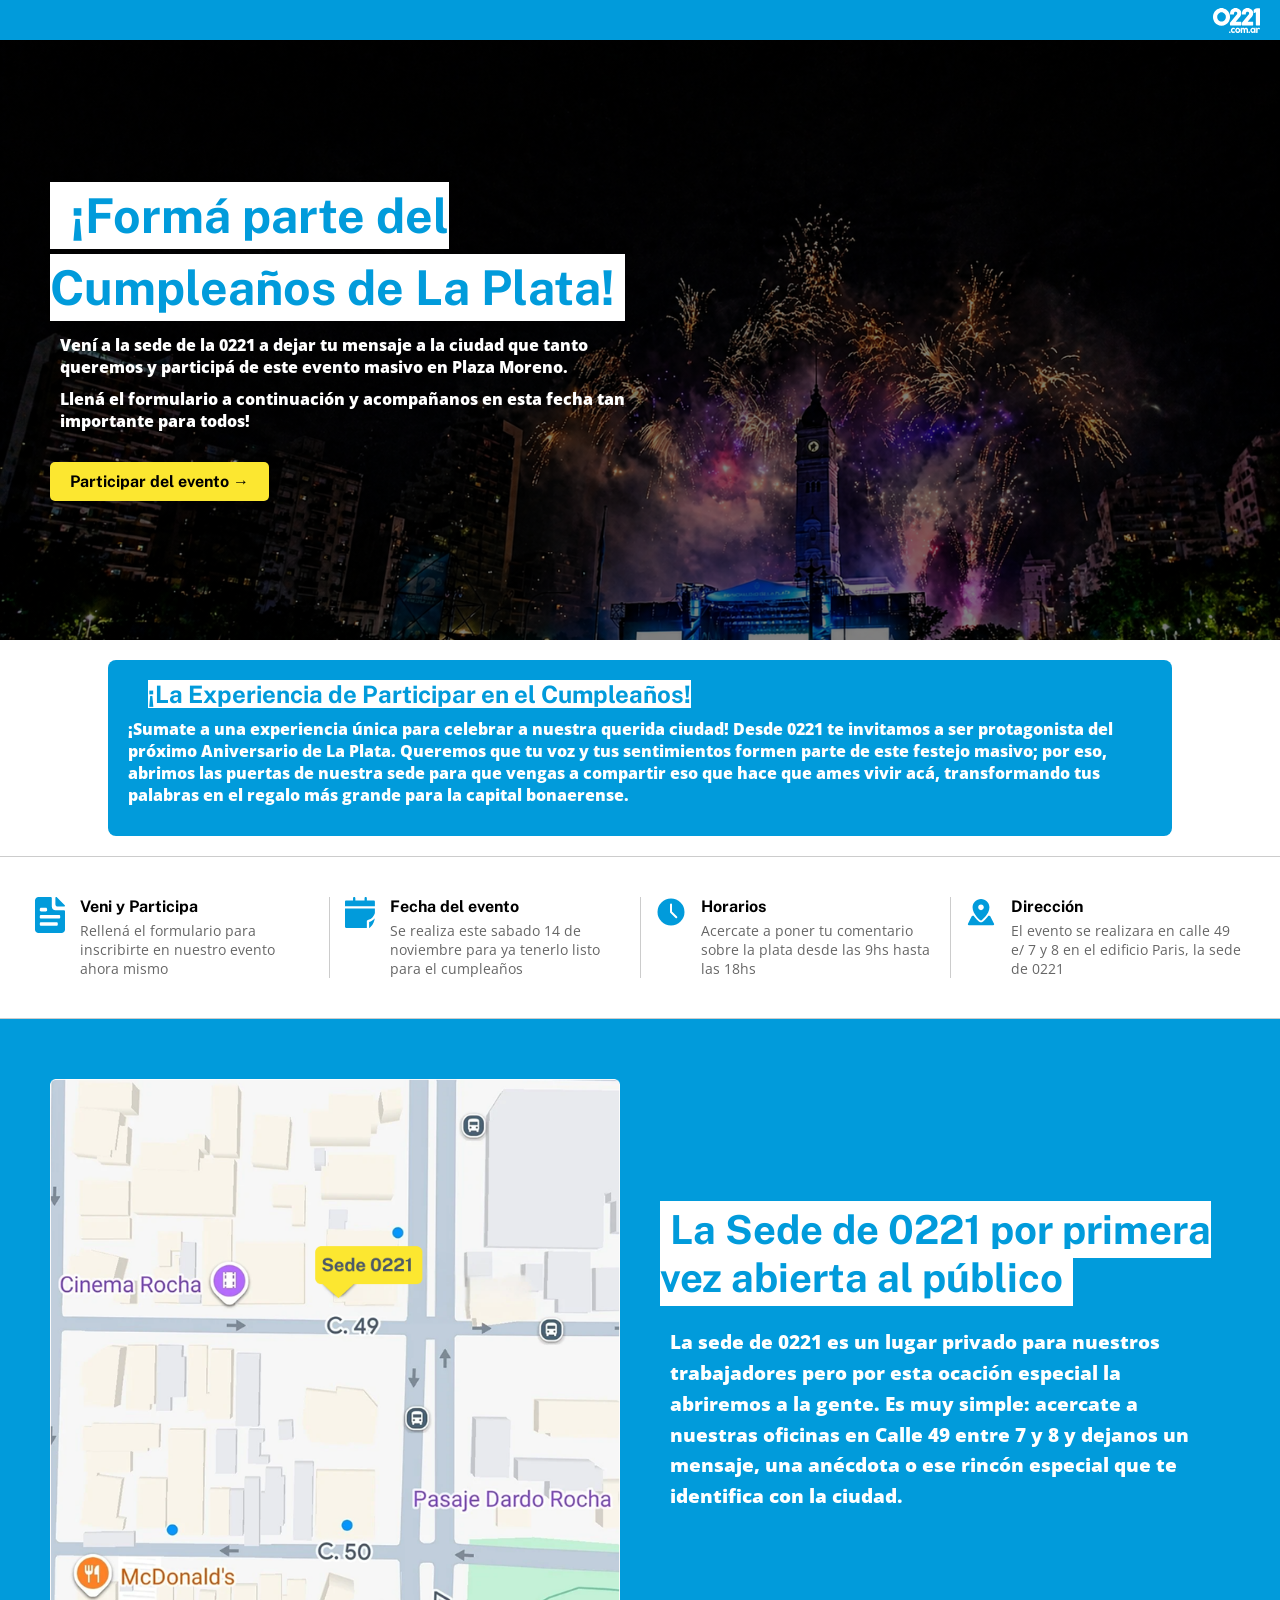
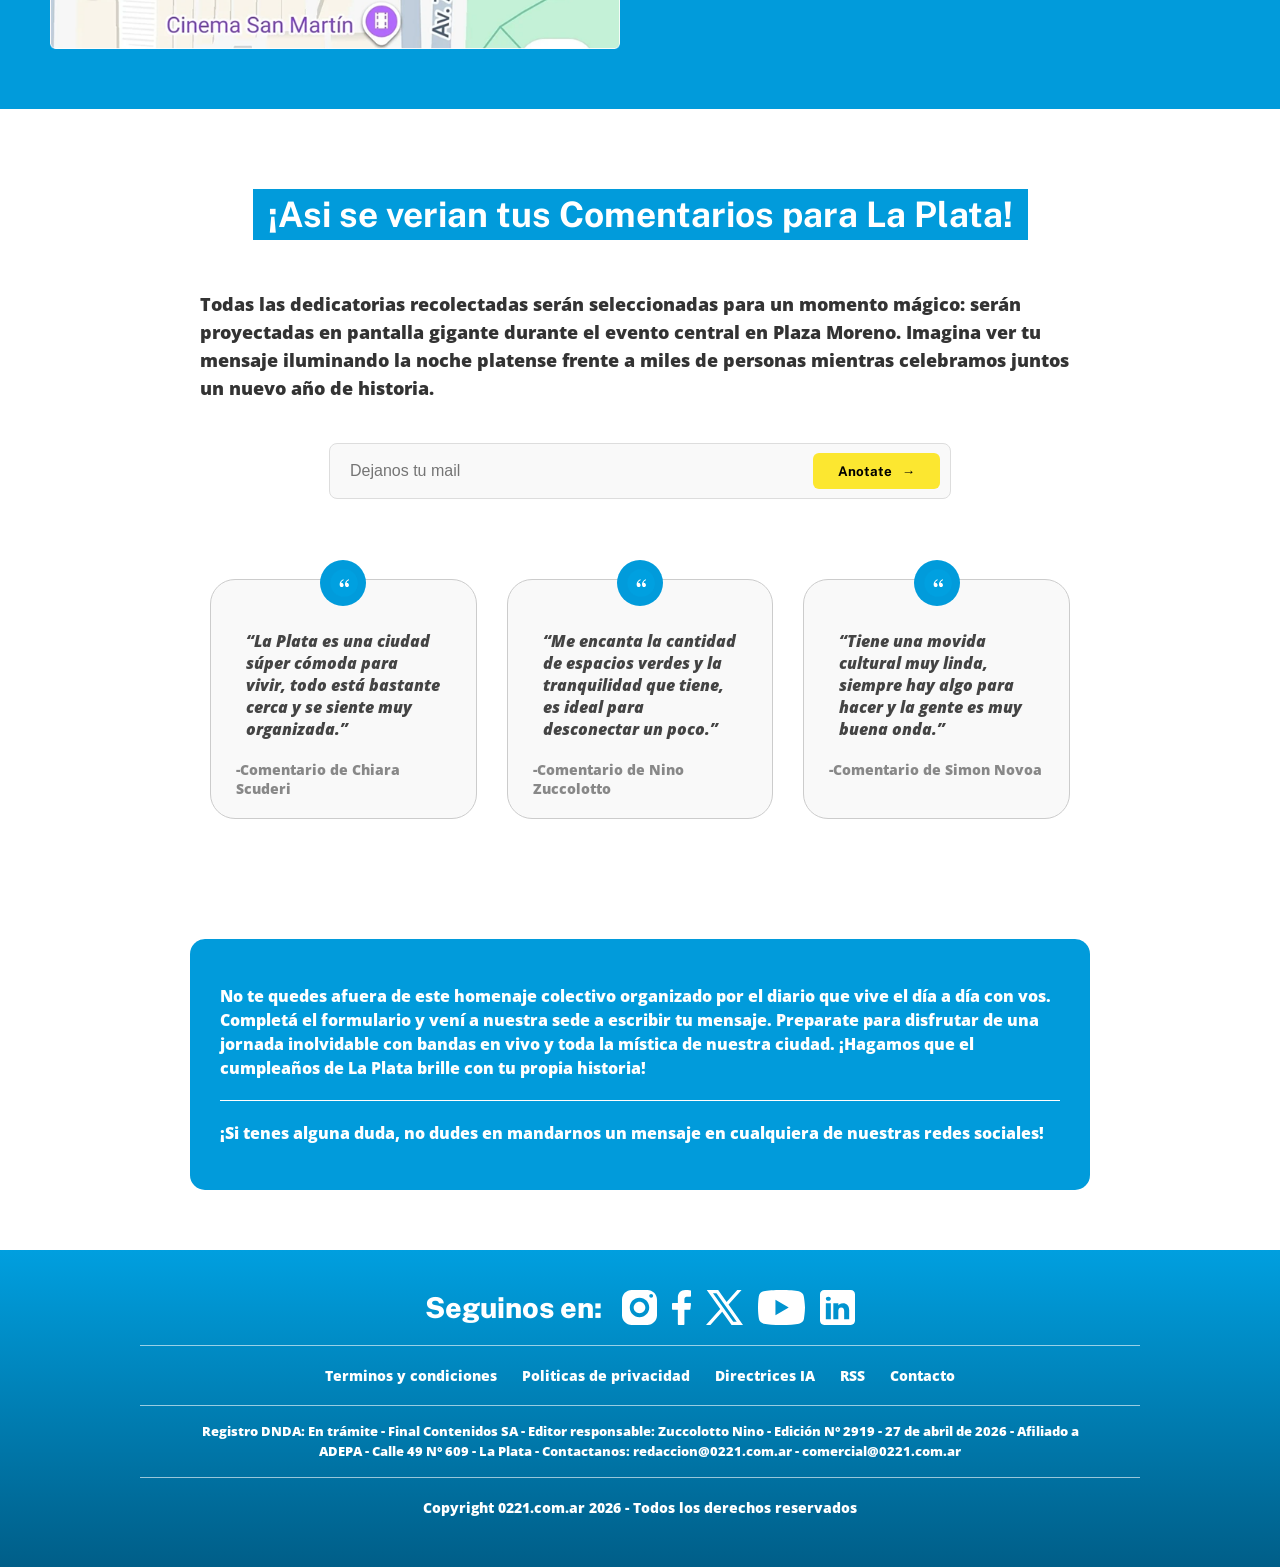
==== html0211/index.html @ 7fa6bba1 "Add files via upload" ====
<html>
    <head>
        <title>Mi pagina para 0211</title>
        <link href="https://fonts.googleapis.com/css2?family=Open+Sans:wght@400;600&family=Public+Sans:wght@700;800&display=swap" rel="stylesheet">
        <link rel="stylesheet" href="editor.css">
    </head>
    <body>
        <div class="top-bar">
            <img src="data/0221.svg" alt="Logo 0221" class="logo-top">
        </div>
        <header>
            <div class="hero-image">
                <div class="hero-text">
                    <h1>­­ ¡Formá parte del Cumpleaños de La Plata! </h1>
                    <p>Vení a la sede de la 0221 a dejar tu mensaje a la ciudad que tanto queremos y participá de este evento masivo en Plaza Moreno.</p>
                    
                    <p>Llená el formulario a continuación y acompañanos en esta fecha tan importante para todos!</p>
                    <a href="#" class="btn-amarillo">Participar del evento →</a>
                </div>
            </div>
        </header>
        <section id="Tipos">
        
            <div class="caja-info">
                <h1>¡La Experiencia de Participar en el Cumpleaños!</h1>
                <p>¡Sumate a una experiencia única para celebrar a nuestra querida ciudad! Desde 0221 te invitamos a ser protagonista del próximo Aniversario de La Plata. Queremos que tu voz y tus sentimientos formen parte de este festejo masivo; por eso, abrimos las puertas de nuestra sede para que vengas a compartir eso que hace que ames vivir acá, transformando tus palabras en el regalo más grande para la capital bonaerense.</p>
            </div>
            <div class="contenedor-bullets">
                <div class="bullet-item">
                    <img src="data/Formulario.svg" alt="Participa">
                    <div class="bullet-texto">
                        <h3>Veni y Participa</h3>
                        <p>Rellená el formulario para inscribirte en nuestro evento ahora mismo</p>
                    </div>
                </div>

                <div class="bullet-item">
                    <img src="data/Fecha.svg" alt="Fecha">
                    <div class="bullet-texto">
                        <h3>Fecha del evento</h3>
                        <p>Se realiza este sabado 14 de noviembre para ya tenerlo listo para el cumpleaños</p>
                    </div>
                </div>

                <div class="bullet-item">
                    <img src="data/Hora.svg" alt="Horario">
                    <div class="bullet-texto">
                        <h3>Horarios</h3>
                        <p>Acercate a poner tu comentario sobre la plata desde las 9hs hasta las 18hs</p>
                    </div>
                </div>

                <div class="bullet-item">
                    <img src="data/Maps.svg" alt="Dirección">
                    <div class="bullet-texto">
                        <h3>Dirección</h3>
                        <p>El evento se realizara en calle 49 e/ 7 y 8 en el edificio Paris, la sede de 0221</p>
                    </div>
                </div>
            </div>
        </section>
        <section id="Sede" class="seccion-sede">
            <div class="contenedor-sede">
                <div class="sede-imagen">
                    <img src="data/mapa.png" alt="Mapa Ubicación Sede 0221">
                </div>

                <div class="sede-texto">
                    <h2>La Sede de 0221 por primera vez abierta al público</h2>
                    <p>La sede de 0221 es un lugar privado para nuestros trabajadores pero por esta ocación especial la abriremos a la gente.
                    Es muy simple: acercate a nuestras oficinas en Calle 49 entre 7 y 8 y dejanos un mensaje, una anécdota o ese rincón especial que te identifica con la ciudad. </p>
                </div>
            </div>
        </section>
        <section id="Contacto" class="seccion-contacto">
            <h2 class="titulo-destacado">¡Asi se verian tus Comentarios para La Plata!</h2>
            
            <p class="texto-explicativo">
                Todas las dedicatorias recolectadas serán seleccionadas para un momento mágico: serán proyectadas en pantalla gigante durante el evento central en Plaza Moreno. Imagina ver tu mensaje iluminando la noche platense frente a miles de personas mientras celebramos juntos un nuevo año de historia.
            </p>

            <div class="formulario-mail">
                <input type="email" placeholder="Dejanos tu mail">
                <button class="btn-anotate">Anotate <span class="flecha">→</span></button>
            </div>
            <div class="contenedor-testimonios">
                <div class="tarjeta-testimonio">
                    <img src="data/Comillas.svg" class="icono-comillas" alt="Comillas">
                    <p class="texto-testimonio">“La Plata es una ciudad súper cómoda para vivir, todo está bastante cerca y se siente muy organizada.”</p>
                    <span class="autor-testimonio">-Comentario de Chiara Scuderi</span>
                </div>

                <div class="tarjeta-testimonio">
                    <img src="data/Comillas.svg" class="icono-comillas" alt="Comillas">
                    <p class="texto-testimonio">“Me encanta la cantidad de espacios verdes y la tranquilidad que tiene, es ideal para desconectar un poco.”</p>
                    <span class="autor-testimonio">-Comentario de Nino Zuccolotto</span>
                </div>

                <div class="tarjeta-testimonio">
                    <img src="data/Comillas.svg" class="icono-comillas" alt="Comillas">
                    <p class="texto-testimonio">“Tiene una movida cultural muy linda, siempre hay algo para hacer y la gente es muy buena onda.”</p>
                    <span class="autor-testimonio">-Comentario de Simon Novoa</span>
                </div>
            </div>
            <div class="caja-cierre-celeste">
                <p>No te quedes afuera de este homenaje colectivo organizado por el diario que vive el día a día con vos. Completá el formulario y vení a nuestra sede a escribir tu mensaje. Preparate para disfrutar de una jornada inolvidable con bandas en vivo y toda la mística de nuestra ciudad. ¡Hagamos que el cumpleaños de La Plata brille con tu propia historia!</p>
                
                <div class="linea-divisoria"></div>
                
                <p>¡Si tenes alguna duda, no dudes en mandarnos un mensaje en cualquiera de nuestras redes sociales!</p>
            </div>
        </section>
        <footer class="footer-principal">
            <div class="footer-redes">
                <span>Seguinos en:</span>
                <div class="iconos-sociales">
                    <img src="data/Instagram.svg" alt="Instagram">
                    <img src="data/Facebook.svg" alt="Facebook">
                    <img src="data/X.svg" alt="X">
                    <img src="data/Youtube.svg" alt="Youtube">
                    <img src="data/Link.svg" alt="LinkedIn">
                </div>
            </div>

            <div class="footer-linea"></div>

            <div class="footer-links">
                <a href="#">Terminos y condiciones</a>
                <a href="#">Politicas de privacidad</a>
                <a href="#">Directrices IA</a>
                <a href="#">RSS</a>
                <a href="#">Contacto</a>
            </div>

            <div class="footer-linea"></div>

            <div class="footer-info-legal">
                <p>Registro DNDA: En trámite - Final Contenidos SA - Editor responsable: Zuccolotto Nino - Edición N° 2919 - 27 de abril de 2026 - Afiliado a ADEPA - Calle 49 N° 609 - La Plata - Contactanos: redaccion@0221.com.ar - comercial@0221.com.ar</p>
            </div>

            <div class="footer-linea"></div>

            <div class="footer-copyright">
                <p>Copyright 0221.com.ar 2026 - Todos los derechos reservados</p>
            </div>
        </footer>
    </body>
</html>
---- html0211/editor.css ----
/* Esto "resetea" los espacios del navegador */
body {
    margin: 0;
    padding: 0;
    font-weight: 800;
}

.top-bar {
    background-color: #019BDB;
    height: 40px;
    display: flex;
    justify-content: flex-end;
    align-items: center;
    padding: 0 20px;
    width: 100%;
    box-sizing: border-box;
}

.top-bar img {
    height: 25px;
}

/* Tus fuentes */
h1, h2, h3 {
    font-family: 'Public Sans', sans-serif;
    margin: 20px; /* Corregido: agregué 'px' */
}

p {
    font-family: 'Open Sans', sans-serif;
    margin: 10px; /* Corregido: agregué 'px' */
}


.hero-image {
    /* Ruta actualizada a data/Fondo.png */
    background-image: linear-gradient(rgba(0, 0, 0, 0.5), rgba(0, 0, 0, 0.5)), url('data/Fondo.png');
    
    height: 600px;
    background-position: center; /* Mejorado para que se vea bien el centro */
    background-repeat: no-repeat;
    background-size: cover;
    position: relative;
    display: flex;
    align-items: center;
    padding: 0 50px;
}

.hero-text {
    color: #019BDB;
    max-width: 600px;
}

.hero-text h1 {
    margin: 0;
    font-family: 'Public Sans', sans-serif;
    font-size: 3rem;
    background-color: #ffffff;
    display: inline;
    padding: 5px 10px;
    line-height: 1.5;
}

.hero-text p{
    color:#ffffff;
}

.btn-amarillo {
    display: inline-block;
    background-color: #FCE730;
    color: black;
    padding: 10px 20px;
    text-decoration: none;
    font-family: 'Public Sans', sans-serif;
    font-weight: bold;
    border-radius: 5px;
    margin-top: 20px;
}

.caja-info {
    background-color: #019BDB;
    border-radius: 8px;
    padding: 20px;
    color: white;
    margin: 20px auto;
    width: 80%;
    text-align:left; 
}

.caja-info p {
    margin: 10px 0;
    color: white;
}
.caja-info h1{
    background-color: #ffffff;
    color: #019BDB;
    display: inline;
}


.contenedor-bullets {
    display: flex;
    justify-content: space-around;
    align-items: flex-start;
    padding: 40px 20px;
    border-top: 1px solid #00000033;
    border-bottom: 1px solid #00000033;
    background-color: #ffffff;
}

.bullet-item {
    display: flex;
    align-items: flex-start;
    flex: 1;
    padding: 0 15px;
    border-right: 1px solid #00000033;
}

.bullet-item:last-child {
    border-right: none;
}

.bullet-item img {
    width: 30px;
    height: auto;
    margin-right: 15px;
}

.bullet-texto h3 {
    font-size: 1rem;
    margin: 0 0 5px 0;
    color: #000000;
}

.bullet-texto p {
    font-size: 0.85rem;
    margin: 0;
    color: #666;
    font-weight: 400;
}


.seccion-sede {
    background-color: #019BDB;
    padding: 60px 50px;
    color: white;
}

.contenedor-sede {
    display: flex;
    align-items: center;
    justify-content: space-between;
    max-width: 1200px;
    margin: 0 auto;
    gap: 40px;
}

.sede-imagen {
    flex: 1;
}

.sede-imagen img {
    width: 100%;
    max-width: 750px;
}

.sede-texto {
    flex: 1;
}

.sede-texto h2 {
    font-family: 'Public Sans', sans-serif;
    font-size: 2.5rem;
    line-height: 1.2;
    background-color: white;
    color: #019BDB;
    display: inline;
    padding: 5px 10px;
    margin: 0 0 20px 0;
}

.sede-texto p {
    font-family: 'Open Sans', sans-serif;
    font-size: 1.2rem;
    line-height: 1.6;
    margin-top: 25px;
    color: white;
}



.seccion-contacto {
    text-align: center;
    padding: 60px 20px;
    max-width: 900px;
    margin: 0 auto;
}

.titulo-destacado {
    background-color: #019BDB;
    color: white;
    display: inline-block;
    padding: 5px 15px;
    font-family: 'Public Sans', sans-serif;
    font-size: 2.2rem;
    margin-bottom: 40px;
}

.texto-explicativo {
    text-align: left;
    font-family: 'Open Sans', sans-serif;
    line-height: 1.6;
    color: #333;
    margin-bottom: 40px;
    font-size: 1.1rem;
}

.formulario-mail {
    background-color: #f9f9f9;
    border: 1px solid #ddd;
    border-radius: 8px;
    display: flex;
    justify-content: space-between;
    align-items: center;
    padding: 8px 10px;
    max-width: 600px;
    margin: 0 auto;
}

.formulario-mail input {
    border: none;
    background: transparent;
    padding: 10px;
    font-size: 1rem;
    outline: none;
    flex-grow: 1;
    color: #666;
}

.btn-anotate {
    background-color: #FCE730;
    border: none;
    border-radius: 6px;
    padding: 10px 25px;
    font-weight: bold;
    font-family: 'Public Sans', sans-serif;
    cursor: pointer;
    display: flex;
    align-items: center;
    gap: 10px;
    transition: background 0.3s;
}

.btn-anotate:hover {
    background-color: #e5d22b;
}

.contenedor-testimonios {
    display: flex;
    justify-content: center;
    gap: 30px;
    padding: 80px 20px;
    background-color: #ffffff;
}

.tarjeta-testimonio {
    background-color: #f9f9f9;
    border: 1px solid #ccc;
    border-radius: 25px;
    padding: 40px 25px 20px;
    flex: 1;
    max-width: 350px;
    position: relative;
    text-align: left;
}

.icono-comillas {
    width: 30px;
    height: 30px;
    position: absolute;
    top: -20px;
    left: 50%;
    transform: translateX(-50%);
    background-color: #019BDB;
    border-radius: 50%;
    padding: 8px;
}

.texto-testimonio {
    font-family: 'Open Sans', sans-serif;
    font-style: italic;
    font-size: 1rem;
    color: #444;
    margin-bottom: 20px;
}

.autor-testimonio {
    font-family: 'Open Sans', sans-serif;
    font-size: 0.85rem;
    color: #888;
    display: block;
}

.caja-cierre-celeste {
    background-color: #019BDB;
    border-radius: 15px;
    padding: 30px;
    margin-top: 40px;
    color: white;
    text-align: left;
}

.caja-cierre-celeste p {
    margin: 15px 0;
    line-height: 1.5;
    font-family: 'Open Sans', sans-serif;
}

.linea-divisoria {
    height: 1px;
    background-color: white;
    margin: 20px 0;
    width: 100%;
}

.footer-principal {
    background: linear-gradient(to bottom, #009FDF, #005E88);
    color: white;
    padding: 40px 20px;
    text-align: center;
    font-family: 'Open Sans', sans-serif;
}

.footer-redes {
    display: flex;
    justify-content: center;
    align-items: center;
    gap: 20px;
    margin-bottom: 20px;
}

.footer-redes span {
    font-size: 1.8rem;
    font-family: 'Public Sans', sans-serif;
}

.iconos-sociales {
    display: flex;
    gap: 15px;
}

.iconos-sociales img {
    height: 35px;
    width: auto;
}

.footer-linea {
    height: 1px;
    background-color: rgba(255, 255, 255, 0.6);
    max-width: 1000px;
    margin: 15px auto;
}

.footer-links {
    display: flex;
    justify-content: center;
    gap: 25px;
    flex-wrap: wrap;
    margin: 20px 0;
}

.footer-links a {
    color: white;
    text-decoration: none;
    font-size: 0.9rem;
}

.footer-info-legal p {
    font-size: 0.8rem;
    max-width: 900px;
    margin: 0 auto;
    line-height: 1.6;
}

.footer-copyright {
    margin-top: 20px;
    font-size: 0.85rem;
}
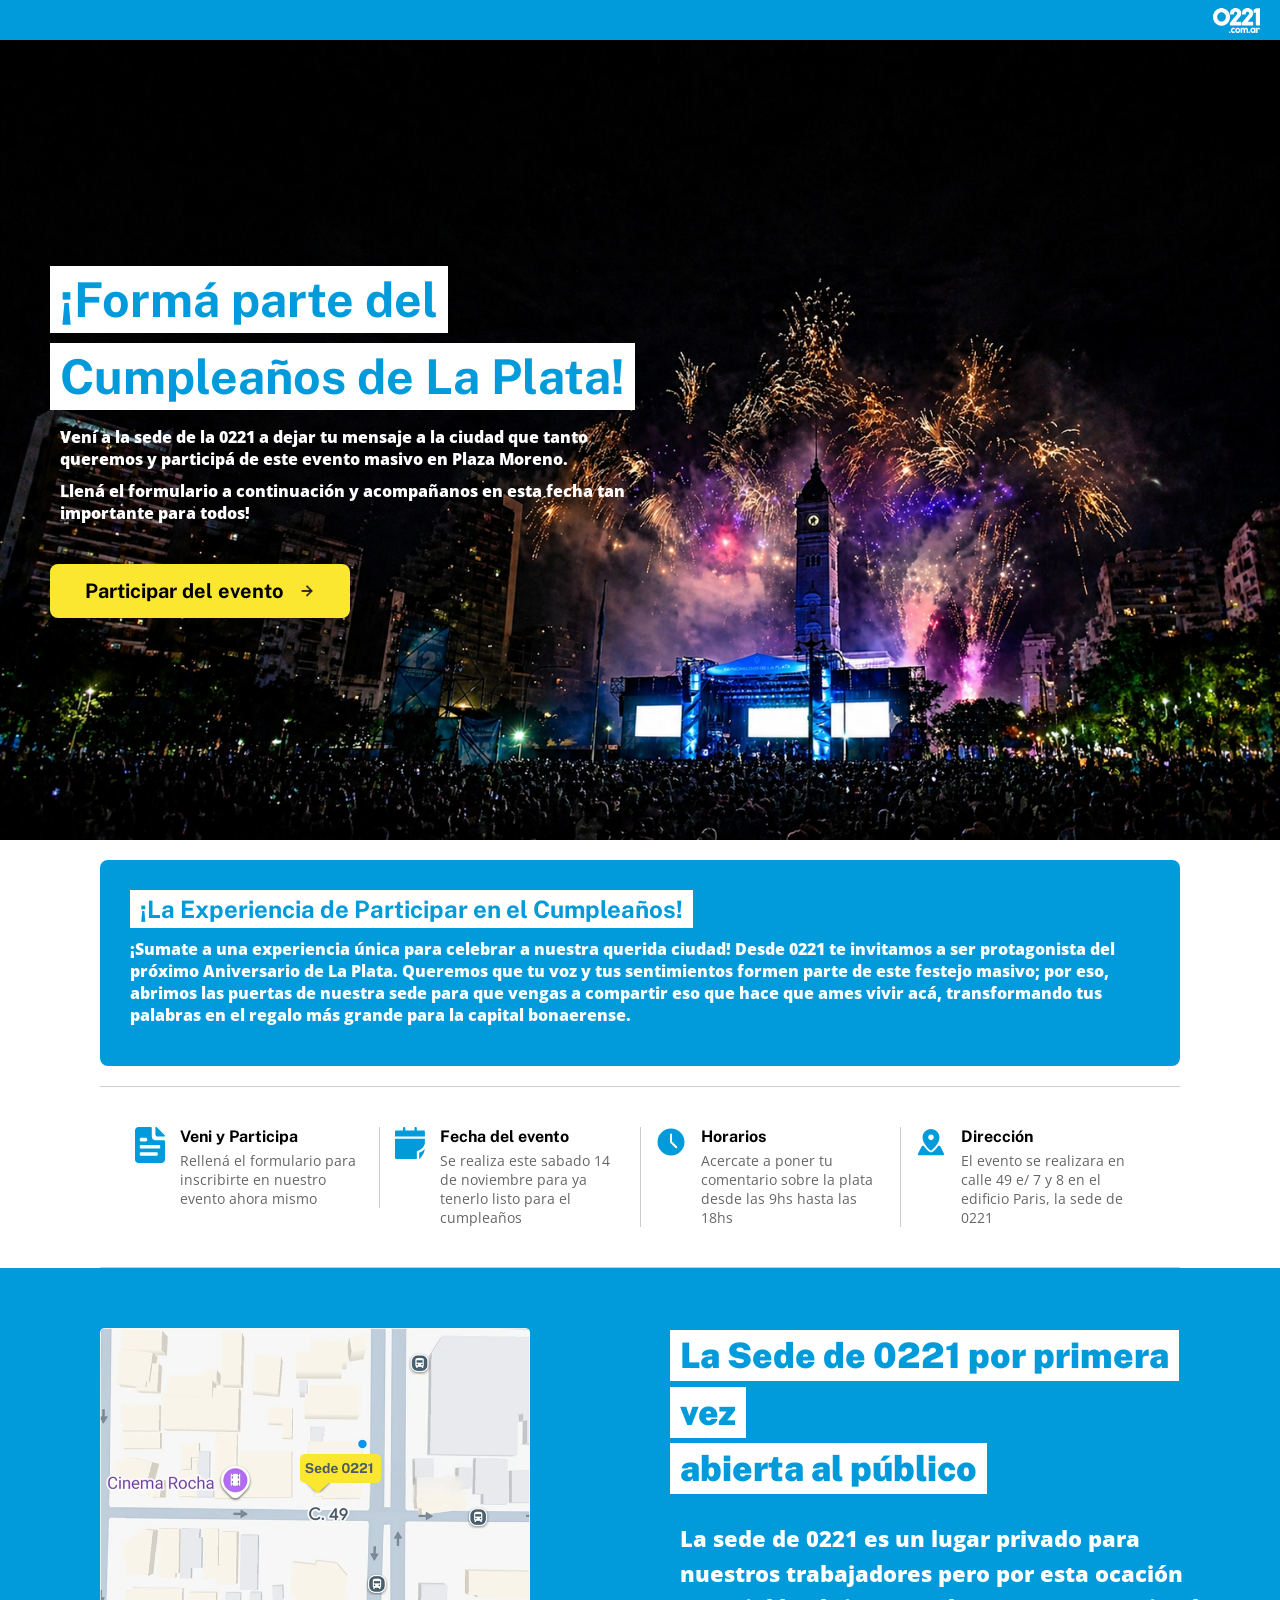
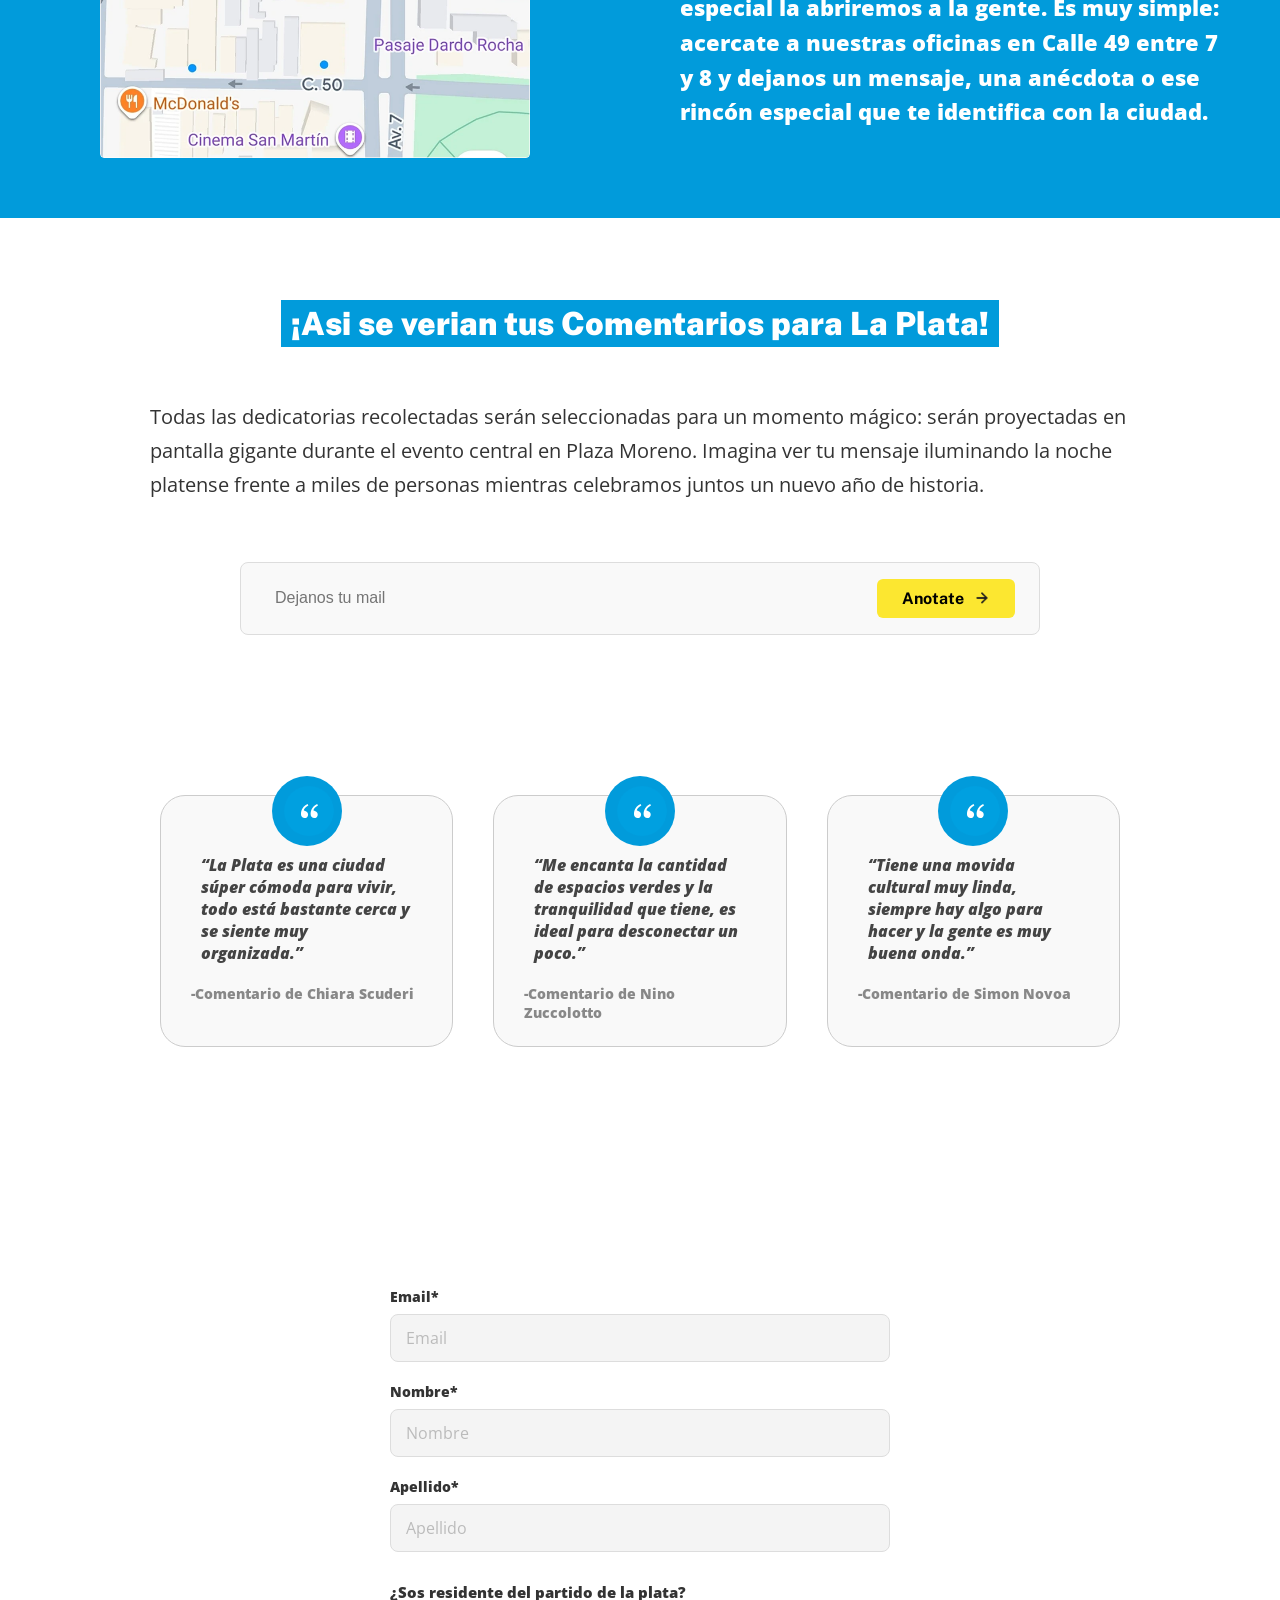
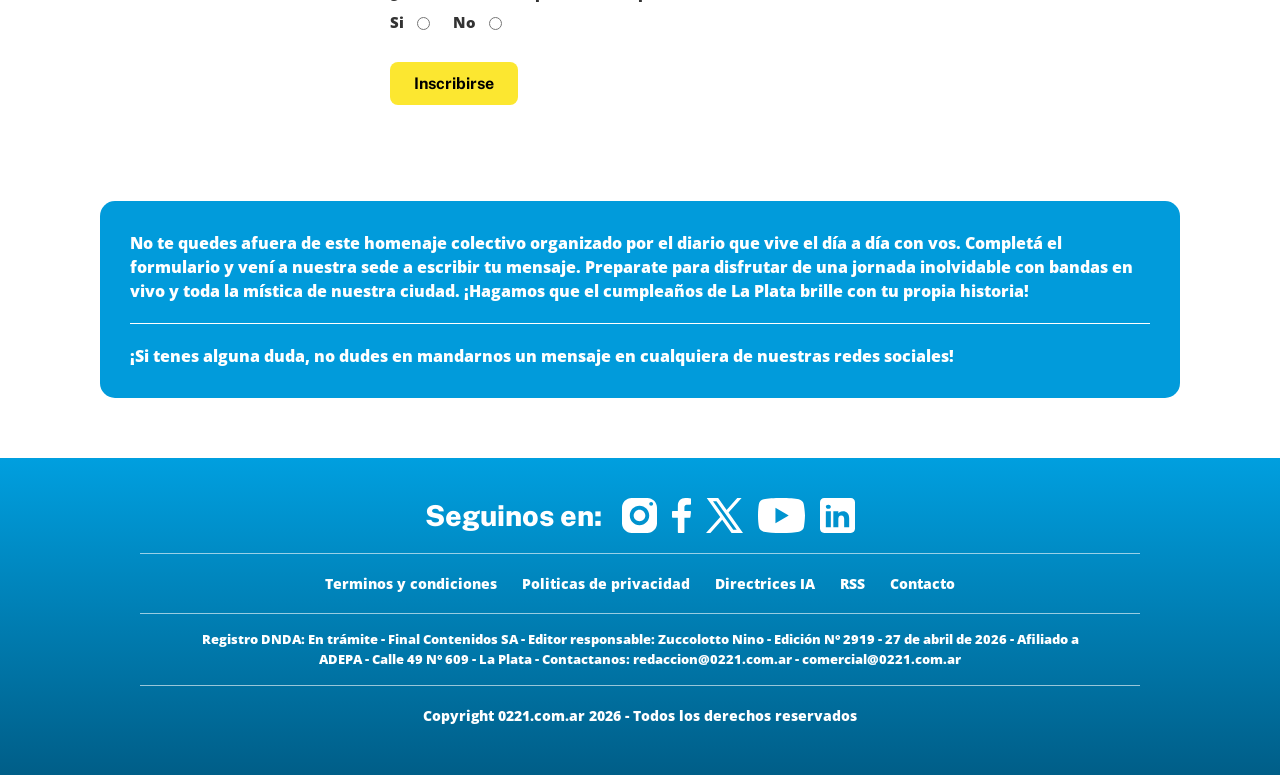
==== commit 9dd869dc: "Add files via upload" ====
--- a/html0211/index.html
+++ b/html0211/index.html
@@ -1,148 +1,241 @@
 <html>
-    <head>
-        <title>Mi pagina para 0211</title>
-        <link href="https://fonts.googleapis.com/css2?family=Open+Sans:wght@400;600&family=Public+Sans:wght@700;800&display=swap" rel="stylesheet">
-        <link rel="stylesheet" href="editor.css">
-    </head>
-    <body>
-        <div class="top-bar">
-            <img src="data/0221.svg" alt="Logo 0221" class="logo-top">
-        </div>
-        <header>
-            <div class="hero-image">
-                <div class="hero-text">
-                    <h1>­­ ¡Formá parte del Cumpleaños de La Plata! </h1>
-                    <p>Vení a la sede de la 0221 a dejar tu mensaje a la ciudad que tanto queremos y participá de este evento masivo en Plaza Moreno.</p>
-                    
-                    <p>Llená el formulario a continuación y acompañanos en esta fecha tan importante para todos!</p>
-                    <a href="#" class="btn-amarillo">Participar del evento →</a>
-                </div>
-            </div>
-        </header>
-        <section id="Tipos">
-        
-            <div class="caja-info">
-                <h1>¡La Experiencia de Participar en el Cumpleaños!</h1>
-                <p>¡Sumate a una experiencia única para celebrar a nuestra querida ciudad! Desde 0221 te invitamos a ser protagonista del próximo Aniversario de La Plata. Queremos que tu voz y tus sentimientos formen parte de este festejo masivo; por eso, abrimos las puertas de nuestra sede para que vengas a compartir eso que hace que ames vivir acá, transformando tus palabras en el regalo más grande para la capital bonaerense.</p>
-            </div>
-            <div class="contenedor-bullets">
-                <div class="bullet-item">
-                    <img src="data/Formulario.svg" alt="Participa">
-                    <div class="bullet-texto">
-                        <h3>Veni y Participa</h3>
-                        <p>Rellená el formulario para inscribirte en nuestro evento ahora mismo</p>
+
+<head>
+    <meta name="viewport" content="width=device-width, initial-scale=1">
+    <title>Mi pagina para 0211</title>
+    <link
+        href="https://fonts.googleapis.com/css2?family=Open+Sans:wght@400;600&family=Public+Sans:wght@700;800;900&display=swap"
+        rel="stylesheet">
+    <link rel="stylesheet" href="editor.css">
+</head>
+
+<body>
+    <div class="top-bar">
+        <img src="data/0221.svg" alt="Logo 0221" class="logo-top">
+    </div>
+    <header>
+        <div class="hero-image">
+            <div class="hero-text">
+                <h1>¡Formá parte del <span class="no-break">Cumpleaños de La Plata!</span></h1>
+                <p>Vení a <span class="hide-mobile">la sede de </span>la 0221 a dejar tu mensaje a la ciudad que tanto
+                    queremos<span class="hide-mobile"> y participá de este
+                        evento masivo en Plaza Moreno.</span></p>
+
+                <p>Llená el formulario a continuación y acompañanos en esta fecha tan importante para todos!</p>
+                <a href="#Inscripcion" class="btn-amarillo">Participar del evento <img src="data/Arrow.png"
+                        class="icono-flecha" alt="flecha"></a>
+            </div>
+        </div>
+    </header>
+    <section id="Tipos">
+
+        <div class="caja-info">
+            <h1><span class="caja-title">¡La Experiencia de Participar en el Cumpleaños!</span></h1>
+            <p class="hide-mobile">¡Sumate a una experiencia única para celebrar a nuestra querida ciudad! Desde 0221 te
+                invitamos a ser
+                protagonista del próximo Aniversario de La Plata. Queremos que tu voz y tus sentimientos formen parte de
+                este festejo masivo; por eso, abrimos las puertas de nuestra sede para que vengas a compartir eso que
+                hace que ames vivir acá, transformando tus palabras en el regalo más grande para la capital bonaerense.
+            </p>
+            <p class="show-mobile">¡Sumate a una experiencia única para celebrar a nuestra querida ciudad! Desde 0221 te
+                invitamos a ser protagonista del próximo Aniversario de La Plata. Por eso, abrimos las puertas de
+                nuestra sede para que vengas a compartir eso que hace que ames vivir acá.</p>
+        </div>
+        <div class="contenedor-bullets">
+            <div class="bullet-item">
+                <img src="data/Formulario.svg" alt="Participa">
+                <div class="bullet-texto">
+                    <h3>Veni y Participa</h3>
+                    <p>Rellená el formulario para inscribirte en nuestro evento ahora mismo</p>
+                </div>
+            </div>
+
+            <div class="bullet-item">
+                <img src="data/Fecha.svg" alt="Fecha">
+                <div class="bullet-texto">
+                    <h3>Fecha del evento</h3>
+                    <p>Se realiza este sabado 14 de noviembre para ya tenerlo listo para el cumpleaños</p>
+                </div>
+            </div>
+
+            <div class="bullet-item">
+                <img src="data/Hora.svg" alt="Horario">
+                <div class="bullet-texto">
+                    <h3>Horarios</h3>
+                    <p>Acercate a poner tu comentario sobre la plata desde las 9hs hasta las 18hs</p>
+                </div>
+            </div>
+
+            <div class="bullet-item">
+                <img src="data/Maps.svg" alt="Dirección">
+                <div class="bullet-texto">
+                    <h3>Dirección</h3>
+                    <p>El evento se realizara en calle 49 e/ 7 y 8 en el edificio Paris, la sede de 0221</p>
+                </div>
+            </div>
+        </div>
+    </section>
+    <section id="Sede" class="seccion-sede">
+        <div class="contenedor-sede">
+            <div class="sede-imagen">
+                <img src="data/mapa.png" alt="Mapa Ubicación Sede 0221">
+            </div>
+
+            <div class="sede-texto">
+                <h2>
+                    <span class="sede-title-line">La Sede de 0221 por primera vez</span><br>
+                    <span class="sede-title-line">abierta al público</span>
+                </h2>
+                <p>La sede de 0221 es un lugar privado para nuestros trabajadores pero por esta ocación especial la
+                    abriremos a la gente.
+                    Es muy simple: acercate a nuestras oficinas en Calle 49 entre 7 y 8 y dejanos un mensaje, una
+                    anécdota o ese rincón especial que te identifica con la ciudad. </p>
+            </div>
+        </div>
+    </section>
+    <section id="Contacto" class="seccion-contacto">
+        <h2 class="titulo-destacado"><span class="faja-azul">¡Asi se verian tus Comentarios para La Plata!</span></h2>
+
+        <p class="texto-explicativo">
+            Todas las dedicatorias recolectadas serán seleccionadas para un momento mágico: serán proyectadas en
+            pantalla gigante durante el evento central en Plaza Moreno. Imagina ver tu mensaje iluminando la noche
+            platense frente a miles de personas mientras celebramos juntos un nuevo año de historia.
+        </p>
+
+        <div class="formulario-mail">
+            <input type="email" id="email-anotate" placeholder="Dejanos tu mail">
+            <a href="#Inscripcion" id="btn-anotate-accion" class="btn-anotate">Anotate <img src="data/Arrow.png"
+                    class="icono-flecha" alt="flecha"></a>
+        </div>
+        <div class="contenedor-testimonios">
+            <div class="tarjeta-testimonio">
+                <img src="data/Comillas.svg" class="icono-comillas" alt="Comillas">
+                <p class="texto-testimonio">“La Plata es una ciudad súper cómoda para vivir, todo está bastante cerca y
+                    se siente muy organizada.”</p>
+                <span class="autor-testimonio">-Comentario de Chiara Scuderi</span>
+            </div>
+
+            <div class="tarjeta-testimonio">
+                <img src="data/Comillas.svg" class="icono-comillas" alt="Comillas">
+                <p class="texto-testimonio">“Me encanta la cantidad de espacios verdes y la tranquilidad que tiene, es
+                    ideal para desconectar un poco.”</p>
+                <span class="autor-testimonio">-Comentario de Nino Zuccolotto</span>
+            </div>
+
+            <div class="tarjeta-testimonio">
+                <img src="data/Comillas.svg" class="icono-comillas" alt="Comillas">
+                <p class="texto-testimonio">“Tiene una movida cultural muy linda, siempre hay algo para hacer y la gente
+                    es muy buena onda.”</p>
+                <span class="autor-testimonio">-Comentario de Simon Novoa</span>
+            </div>
+        </div>
+    </section>
+    <section id="Inscripcion" class="seccion-inscripcion">
+        <div class="contenedor-formulario">
+            <form class="formulario-evento" action="gracias.html" method="GET">
+                <div class="campo">
+                    <label for="email">Email*</label>
+                    <input type="email" id="email" name="email" placeholder="Email" required>
+                </div>
+                <div class="campo">
+                    <label for="nombre">Nombre*</label>
+                    <input type="text" id="nombre" name="nombre" placeholder="Nombre" required>
+                </div>
+                <div class="campo">
+                    <label for="apellido">Apellido*</label>
+                    <input type="text" id="apellido" name="apellido" placeholder="Apellido" required>
+                </div>
+                <div class="campo-radio">
+                    <p>¿Sos residente del partido de la plata?</p>
+                    <div class="opciones-radio">
+                        <label>Si <input type="radio" name="residente" value="si" required></label>
+                        <label>No <input type="radio" name="residente" value="no" required></label>
                     </div>
                 </div>
-
-                <div class="bullet-item">
-                    <img src="data/Fecha.svg" alt="Fecha">
-                    <div class="bullet-texto">
-                        <h3>Fecha del evento</h3>
-                        <p>Se realiza este sabado 14 de noviembre para ya tenerlo listo para el cumpleaños</p>
-                    </div>
-                </div>
-
-                <div class="bullet-item">
-                    <img src="data/Hora.svg" alt="Horario">
-                    <div class="bullet-texto">
-                        <h3>Horarios</h3>
-                        <p>Acercate a poner tu comentario sobre la plata desde las 9hs hasta las 18hs</p>
-                    </div>
-                </div>
-
-                <div class="bullet-item">
-                    <img src="data/Maps.svg" alt="Dirección">
-                    <div class="bullet-texto">
-                        <h3>Dirección</h3>
-                        <p>El evento se realizara en calle 49 e/ 7 y 8 en el edificio Paris, la sede de 0221</p>
-                    </div>
-                </div>
-            </div>
-        </section>
-        <section id="Sede" class="seccion-sede">
-            <div class="contenedor-sede">
-                <div class="sede-imagen">
-                    <img src="data/mapa.png" alt="Mapa Ubicación Sede 0221">
-                </div>
-
-                <div class="sede-texto">
-                    <h2>La Sede de 0221 por primera vez abierta al público</h2>
-                    <p>La sede de 0221 es un lugar privado para nuestros trabajadores pero por esta ocación especial la abriremos a la gente.
-                    Es muy simple: acercate a nuestras oficinas en Calle 49 entre 7 y 8 y dejanos un mensaje, una anécdota o ese rincón especial que te identifica con la ciudad. </p>
-                </div>
-            </div>
-        </section>
-        <section id="Contacto" class="seccion-contacto">
-            <h2 class="titulo-destacado">¡Asi se verian tus Comentarios para La Plata!</h2>
-            
-            <p class="texto-explicativo">
-                Todas las dedicatorias recolectadas serán seleccionadas para un momento mágico: serán proyectadas en pantalla gigante durante el evento central en Plaza Moreno. Imagina ver tu mensaje iluminando la noche platense frente a miles de personas mientras celebramos juntos un nuevo año de historia.
-            </p>
-
-            <div class="formulario-mail">
-                <input type="email" placeholder="Dejanos tu mail">
-                <button class="btn-anotate">Anotate <span class="flecha">→</span></button>
-            </div>
-            <div class="contenedor-testimonios">
-                <div class="tarjeta-testimonio">
-                    <img src="data/Comillas.svg" class="icono-comillas" alt="Comillas">
-                    <p class="texto-testimonio">“La Plata es una ciudad súper cómoda para vivir, todo está bastante cerca y se siente muy organizada.”</p>
-                    <span class="autor-testimonio">-Comentario de Chiara Scuderi</span>
-                </div>
-
-                <div class="tarjeta-testimonio">
-                    <img src="data/Comillas.svg" class="icono-comillas" alt="Comillas">
-                    <p class="texto-testimonio">“Me encanta la cantidad de espacios verdes y la tranquilidad que tiene, es ideal para desconectar un poco.”</p>
-                    <span class="autor-testimonio">-Comentario de Nino Zuccolotto</span>
-                </div>
-
-                <div class="tarjeta-testimonio">
-                    <img src="data/Comillas.svg" class="icono-comillas" alt="Comillas">
-                    <p class="texto-testimonio">“Tiene una movida cultural muy linda, siempre hay algo para hacer y la gente es muy buena onda.”</p>
-                    <span class="autor-testimonio">-Comentario de Simon Novoa</span>
-                </div>
-            </div>
-            <div class="caja-cierre-celeste">
-                <p>No te quedes afuera de este homenaje colectivo organizado por el diario que vive el día a día con vos. Completá el formulario y vení a nuestra sede a escribir tu mensaje. Preparate para disfrutar de una jornada inolvidable con bandas en vivo y toda la mística de nuestra ciudad. ¡Hagamos que el cumpleaños de La Plata brille con tu propia historia!</p>
-                
-                <div class="linea-divisoria"></div>
-                
-                <p>¡Si tenes alguna duda, no dudes en mandarnos un mensaje en cualquiera de nuestras redes sociales!</p>
-            </div>
-        </section>
-        <footer class="footer-principal">
-            <div class="footer-redes">
-                <span>Seguinos en:</span>
-                <div class="iconos-sociales">
+                <button type="submit" class="btn-inscribirse">Inscribirse</button>
+            </form>
+        </div>
+    </section>
+    <div class="caja-cierre-celeste">
+        <div class="info-homenaje">
+            <p>No te quedes afuera de este homenaje colectivo organizado por el diario que vive el día a día con vos.
+                Completá el formulario y vení a nuestra sede a escribir tu mensaje. Preparate para disfrutar de una
+                jornada inolvidable con bandas en vivo y toda la mística de nuestra ciudad. ¡Hagamos que el cumpleaños
+                de La Plata brille con tu propia historia!</p>
+
+            <div class="linea-divisoria"></div>
+        </div>
+
+        <p>¡Si tenes alguna duda, no dudes en mandarnos un mensaje en cualquiera de nuestras redes sociales!</p>
+    </div>
+    <footer class="footer-principal">
+        <div class="footer-redes">
+            <span>Seguinos en:</span>
+            <div class="iconos-sociales">
+                <a href="https://www.instagram.com/0221comar" target="_blank">
                     <img src="data/Instagram.svg" alt="Instagram">
+                </a>
+
+                <a href="https://www.facebook.com/0221LaPlata" target="_blank">
                     <img src="data/Facebook.svg" alt="Facebook">
+                </a>
+
+                <a href="https://x.com/0221comar" target="_blank">
                     <img src="data/X.svg" alt="X">
+                </a>
+
+                <a href="https://www.youtube.com/channel/UCWFylKzypM2c1aRt5SImiuQ" target="_blank">
                     <img src="data/Youtube.svg" alt="Youtube">
+                </a>
+
+                <a href="https://www.linkedin.com/company/0221comar/" target="_blank">
                     <img src="data/Link.svg" alt="LinkedIn">
-                </div>
-            </div>
-
-            <div class="footer-linea"></div>
-
-            <div class="footer-links">
-                <a href="#">Terminos y condiciones</a>
-                <a href="#">Politicas de privacidad</a>
-                <a href="#">Directrices IA</a>
-                <a href="#">RSS</a>
-                <a href="#">Contacto</a>
-            </div>
-
-            <div class="footer-linea"></div>
-
-            <div class="footer-info-legal">
-                <p>Registro DNDA: En trámite - Final Contenidos SA - Editor responsable: Zuccolotto Nino - Edición N° 2919 - 27 de abril de 2026 - Afiliado a ADEPA - Calle 49 N° 609 - La Plata - Contactanos: redaccion@0221.com.ar - comercial@0221.com.ar</p>
-            </div>
-
-            <div class="footer-linea"></div>
-
-            <div class="footer-copyright">
-                <p>Copyright 0221.com.ar 2026 - Todos los derechos reservados</p>
-            </div>
-        </footer>
-    </body>
+                </a>
+            </div>
+        </div>
+
+        <div class="footer-linea"></div>
+
+        <div class="footer-links">
+            <a href="#">Terminos y condiciones</a>
+            <a href="#">Politicas de privacidad</a>
+            <a href="#">Directrices IA</a>
+            <a href="#">RSS</a>
+            <a href="#">Contacto</a>
+        </div>
+
+        <div class="footer-linea"></div>
+
+        <div class="footer-info-legal">
+            <p>Registro DNDA: En trámite - Final Contenidos SA - Editor responsable: Zuccolotto Nino - Edición N° 2919 -
+                27 de abril de 2026 - Afiliado a ADEPA - Calle 49 N° 609 - La Plata - Contactanos: redaccion@0221.com.ar
+                - comercial@0221.com.ar</p>
+        </div>
+
+        <div class="footer-linea"></div>
+
+        <div class="footer-copyright">
+            <p>Copyright 0221.com.ar 2026 - Todos los derechos reservados</p>
+        </div>
+    </footer>
+    <script>
+        document.getElementById('btn-anotate-accion').addEventListener('click', function (e) {
+            const emailInput = document.getElementById('email-anotate');
+            const emailValue = emailInput.value.trim();
+
+            if (emailValue === "") {
+                e.preventDefault();
+                alert("Por favor, ingresa tu mail para poder anotarte.");
+                emailInput.focus();
+                return;
+            }
+
+            const mainEmailInput = document.getElementById('email');
+            if (mainEmailInput) {
+                mainEmailInput.value = emailValue;
+            }
+        });
+    </script>
+</body>
+
 </html>
--- a/html0211/editor.css
+++ b/html0211/editor.css
@@ -1,4 +1,24 @@
-/* Esto "resetea" los espacios del navegador */
+* {
+    box-sizing: border-box;
+    max-width: 100%;
+}
+
+.show-mobile {
+    display: none;
+}
+
+html {
+    scroll-behavior: smooth;
+}
+
+html,
+body {
+    margin: 0;
+    padding: 0;
+    overflow-x: hidden;
+    width: 100%;
+}
+
 body {
     margin: 0;
     padding: 0;
@@ -20,24 +40,24 @@
     height: 25px;
 }
 
-/* Tus fuentes */
-h1, h2, h3 {
+h1,
+h2,
+h3 {
     font-family: 'Public Sans', sans-serif;
-    margin: 20px; /* Corregido: agregué 'px' */
+    margin: 20px;
 }
 
 p {
     font-family: 'Open Sans', sans-serif;
-    margin: 10px; /* Corregido: agregué 'px' */
+    margin: 10px;
 }
 
 
 .hero-image {
-    /* Ruta actualizada a data/Fondo.png */
-    background-image: linear-gradient(rgba(0, 0, 0, 0.5), rgba(0, 0, 0, 0.5)), url('data/Fondo.png');
-    
-    height: 600px;
-    background-position: center; /* Mejorado para que se vea bien el centro */
+    background-image: url('data/Fondo.png');
+
+    height: 800px;
+    background-position: bottom;
     background-repeat: no-repeat;
     background-size: cover;
     position: relative;
@@ -58,43 +78,91 @@
     background-color: #ffffff;
     display: inline;
     padding: 5px 10px;
-    line-height: 1.5;
-}
-
-.hero-text p{
-    color:#ffffff;
+    line-height: 1.6;
+    -webkit-box-decoration-break: clone;
+    box-decoration-break: clone;
+}
+
+.no-break {
+    white-space: nowrap;
+}
+
+.hero-text p {
+    color: #ffffff;
 }
 
 .btn-amarillo {
-    display: inline-block;
+    display: inline-flex;
+    align-items: center;
+    gap: 15px;
     background-color: #FCE730;
     color: black;
-    padding: 10px 20px;
+    padding: 15px 35px;
     text-decoration: none;
     font-family: 'Public Sans', sans-serif;
+    font-size: 1.25rem;
     font-weight: bold;
-    border-radius: 5px;
-    margin-top: 20px;
+    border-radius: 8px;
+    margin-top: 30px;
+    transition: transform 0.2s, background-color 0.3s;
+}
+
+.btn-amarillo:hover {
+    background-color: #e5d22b;
+    transform: scale(1.05);
+}
+
+.icono-flecha {
+    height: 16px;
+    width: auto;
+    display: block;
 }
 
 .caja-info {
     background-color: #019BDB;
     border-radius: 8px;
-    padding: 20px;
+    padding: 30px;
     color: white;
-    margin: 20px auto;
-    width: 80%;
-    text-align:left; 
+    margin: 20px 100px;
+    width: auto;
+    max-width: none;
+    text-align: left;
 }
 
 .caja-info p {
     margin: 10px 0;
     color: white;
 }
-.caja-info h1{
+
+.caja-info h1 {
+    color: #019BDB;
+    margin: 0 0 10px 0;
+}
+
+.caja-info .caja-title {
     background-color: #ffffff;
     color: #019BDB;
     display: inline;
+    padding: 5px 10px;
+    line-height: 1.6;
+    -webkit-box-decoration-break: clone;
+    box-decoration-break: clone;
+    white-space: normal;
+    overflow-wrap: break-word;
+    word-break: break-word;
+}
+
+@media (max-width: 700px) {
+    .caja-info {
+        margin: 20px;
+        padding: 20px;
+    }
+
+    .caja-info .caja-title {
+        display: inline;
+        white-space: normal;
+        padding: 5px 10px;
+    }
 }
 
 
@@ -103,6 +171,7 @@
     justify-content: space-around;
     align-items: flex-start;
     padding: 40px 20px;
+    margin: 0 100px;
     border-top: 1px solid #00000033;
     border-bottom: 1px solid #00000033;
     background-color: #ffffff;
@@ -142,77 +211,165 @@
 
 .seccion-sede {
     background-color: #019BDB;
-    padding: 60px 50px;
+    padding: 60px 40px;
     color: white;
+    margin: 0 0px;
+    box-sizing: border-box;
 }
 
 .contenedor-sede {
     display: flex;
-    align-items: center;
+    align-items: flex-start;
     justify-content: space-between;
-    max-width: 1200px;
-    margin: 0 auto;
-    gap: 40px;
+    width: 100%;
+    margin: 0;
+    gap: 100px;
 }
 
 .sede-imagen {
-    flex: 1;
+    flex: 0 0 450px;
+    align-self: flex-start;
+    /* asegurar alineado superior */
+    padding-right: 20px;
+    margin-left: 60px;
 }
 
 .sede-imagen img {
     width: 100%;
-    max-width: 750px;
+    max-width: 450px;
+    height: auto;
+    display: block;
 }
 
 .sede-texto {
     flex: 1;
+    align-self: flex-start;
+}
+
+.sede-texto {
+    padding-left: 20px;
 }
 
 .sede-texto h2 {
     font-family: 'Public Sans', sans-serif;
-    font-size: 2.5rem;
-    line-height: 1.2;
+    font-size: 2.2rem;
+    line-height: 1.15;
+    color: #019BDB;
+    margin: 0 0 20px 0;
+    font-weight: 900;
+}
+
+.sede-title-line {
     background-color: white;
     color: #019BDB;
     display: inline;
     padding: 5px 10px;
-    margin: 0 0 20px 0;
+    line-height: 1.6;
+    -webkit-box-decoration-break: clone;
+    box-decoration-break: clone;
 }
 
 .sede-texto p {
     font-family: 'Open Sans', sans-serif;
-    font-size: 1.2rem;
+    font-size: 1.35rem;
     line-height: 1.6;
     margin-top: 25px;
     color: white;
 }
 
+@media (max-width: 900px) {
+    .seccion-sede {
+        margin: 0;
+        padding: 40px 20px;
+        box-sizing: border-box;
+    }
+
+    .contenedor-sede {
+        display: flex;
+        flex-direction: column;
+        gap: 20px;
+        width: 100%;
+        margin: 0;
+    }
+
+    .sede-texto {
+        order: 1;
+        width: 100%;
+        padding-left: 0;
+    }
+
+    .sede-imagen {
+        order: 2;
+        width: 100%;
+        margin-left: 0;
+        padding-right: 0;
+    }
+
+    .sede-texto h2 {
+        font-size: 2.5rem;
+    }
+
+    .sede-title-line {
+        display: block;
+        padding: 6px 10px;
+        font-size: 1.8rem;
+        font-weight: 900;
+    }
+
+    .sede-texto p {
+        font-size: 1rem;
+        margin-top: 15px;
+        font-weight: 400;
+    }
+
+    .sede-imagen img {
+        width: 100%;
+        height: auto;
+        object-fit: cover;
+        display: block;
+    }
+}
+
+/* Revertidas las reglas globales en móvil — solo reglas locales a .seccion-sede */
+
 
 
 .seccion-contacto {
+    text-align: left;
+    padding: 80px 40px;
+    color: #333;
+    margin: 0 100px;
+    box-sizing: border-box;
+}
+
+.titulo-destacado {
+    display: block;
     text-align: center;
-    padding: 60px 20px;
-    max-width: 900px;
-    margin: 0 auto;
-}
-
-.titulo-destacado {
+    font-family: 'Public Sans', sans-serif;
+    font-size: 2rem;
+    margin: 0 auto 40px;
+    font-weight: 900;
+}
+
+.faja-azul {
     background-color: #019BDB;
     color: white;
-    display: inline-block;
-    padding: 5px 15px;
-    font-family: 'Public Sans', sans-serif;
-    font-size: 2.2rem;
-    margin-bottom: 40px;
+    display: inline;
+    padding: 5px 10px;
+    line-height: 1.6;
+    -webkit-box-decoration-break: clone;
+    box-decoration-break: clone;
 }
 
 .texto-explicativo {
     text-align: left;
     font-family: 'Open Sans', sans-serif;
-    line-height: 1.6;
+    line-height: 1.7;
     color: #333;
+    margin-top: 50px;
     margin-bottom: 40px;
-    font-size: 1.1rem;
+    font-size: 1.25rem;
+    font-weight: 400;
 }
 
 .formulario-mail {
@@ -222,9 +379,9 @@
     display: flex;
     justify-content: space-between;
     align-items: center;
-    padding: 8px 10px;
-    max-width: 600px;
-    margin: 0 auto;
+    padding: 16px 24px;
+    max-width: 800px;
+    margin: 60px auto;
 }
 
 .formulario-mail input {
@@ -239,13 +396,15 @@
 
 .btn-anotate {
     background-color: #FCE730;
+    color: black;
+    text-decoration: none;
     border: none;
     border-radius: 6px;
     padding: 10px 25px;
     font-weight: bold;
     font-family: 'Public Sans', sans-serif;
     cursor: pointer;
-    display: flex;
+    display: inline-flex;
     align-items: center;
     gap: 10px;
     transition: background 0.3s;
@@ -258,8 +417,8 @@
 .contenedor-testimonios {
     display: flex;
     justify-content: center;
-    gap: 30px;
-    padding: 80px 20px;
+    gap: 40px;
+    padding: 100px 20px;
     background-color: #ffffff;
 }
 
@@ -267,16 +426,16 @@
     background-color: #f9f9f9;
     border: 1px solid #ccc;
     border-radius: 25px;
-    padding: 40px 25px 20px;
+    padding: 48px 30px 24px;
     flex: 1;
-    max-width: 350px;
+    max-width: 450px;
     position: relative;
     text-align: left;
 }
 
 .icono-comillas {
-    width: 30px;
-    height: 30px;
+    width: 70px;
+    height: 70px;
     position: absolute;
     top: -20px;
     left: 50%;
@@ -304,11 +463,14 @@
 .caja-cierre-celeste {
     background-color: #019BDB;
     border-radius: 15px;
-    padding: 30px;
-    margin-top: 40px;
+    padding: 15px 30px;
+    margin: 20px 100px 60px;
+    max-width: none;
     color: white;
     text-align: left;
 }
+
+
 
 .caja-cierre-celeste p {
     margin: 15px 0;
@@ -323,6 +485,93 @@
     width: 100%;
 }
 
+.seccion-inscripcion {
+    padding: 60px 40px;
+    background-color: #ffffff;
+    display: flex;
+    justify-content: center;
+}
+
+.contenedor-formulario {
+    width: 100%;
+    max-width: 500px;
+}
+
+.formulario-evento {
+    display: flex;
+    flex-direction: column;
+    gap: 20px;
+}
+
+.campo {
+    display: flex;
+    flex-direction: column;
+    gap: 8px;
+}
+
+.campo label {
+    font-family: 'Open Sans', sans-serif;
+    font-size: 0.9rem;
+    color: #333;
+}
+
+.campo input {
+    background-color: #f4f4f4;
+    border: 1px solid #ddd;
+    border-radius: 8px;
+    padding: 12px 15px;
+    font-family: 'Open Sans', sans-serif;
+    font-size: 1rem;
+    outline: none;
+}
+
+.campo input::placeholder {
+    color: #bbb;
+}
+
+.campo-radio {
+    font-family: 'Open Sans', sans-serif;
+    font-size: 0.95rem;
+    color: #333;
+    margin-top: 10px;
+}
+
+.campo-radio p {
+    margin: 0 0 10px 0;
+}
+
+.opciones-radio {
+    display: flex;
+    gap: 20px;
+    align-items: center;
+}
+
+.opciones-radio label {
+    display: flex;
+    align-items: center;
+    gap: 8px;
+    cursor: pointer;
+}
+
+.btn-inscribirse {
+    background-color: #FCE730;
+    color: black;
+    border: none;
+    border-radius: 8px;
+    padding: 12px 24px;
+    font-family: 'Public Sans', sans-serif;
+    font-weight: bold;
+    font-size: 1rem;
+    cursor: pointer;
+    align-self: flex-start;
+    margin-top: 10px;
+    transition: background-color 0.3s;
+}
+
+.btn-inscribirse:hover {
+    background-color: #e5d22b;
+}
+
 .footer-principal {
     background: linear-gradient(to bottom, #009FDF, #005E88);
     color: white;
@@ -385,4 +634,347 @@
 .footer-copyright {
     margin-top: 20px;
     font-size: 0.85rem;
+}
+
+@media (max-width: 900px) {
+    body {
+        overflow-x: hidden;
+    }
+
+
+    .hero-image {
+        background-image: url('data/image 8.png');
+        background-position: center top;
+        padding: 80px 20px;
+        height: auto;
+        min-height: 850px;
+        display: flex;
+        align-items: flex-start;
+        justify-content: left;
+        text-align: left;
+    }
+
+    .hero-text h1 {
+        font-size: 1.6rem;
+        font-weight: 900;
+        line-height: 1.6;
+        display: inline;
+        padding: 5px 10px;
+
+        margin-bottom: 8px;
+
+        width: auto;
+
+        -webkit-box-decoration-break: clone;
+        box-decoration-break: clone;
+    }
+
+    .hero-text p {
+        font-size: 1rem;
+        line-height: 1.5;
+        margin-top: 30px;
+    }
+
+    .btn-amarillo {
+        margin: 45px 0 0;
+        font-size: 1.1rem;
+        padding: 14px 30px;
+        display: flex;
+        width: fit-content;
+        justify-content: center;
+    }
+
+
+
+    .caja-info {
+        margin: 20px;
+
+        padding: 20px;
+        width: auto;
+    }
+
+    .caja-info h1 {
+        margin: 0 0 15px 0;
+    }
+
+    .caja-info .caja-title {
+        font-size: 1.6rem;
+        font-weight: 900;
+
+        line-height: 1.6;
+        display: inline;
+        padding: 5px 10px;
+        -webkit-box-decoration-break: clone;
+        box-decoration-break: clone;
+    }
+
+    .caja-info p {
+        font-size: 0.95rem;
+
+        line-height: 1.3;
+    }
+
+    .contenedor-bullets {
+        margin: 40px 0 !important;
+        padding: 40px 20px;
+        flex-direction: column;
+        border-top: 1px solid #0000001a;
+        border-bottom: 1px solid #0000001a;
+    }
+
+    .bullet-item {
+        border-right: none;
+        border-bottom: 1px solid #0000001a;
+        padding: 30px 0;
+        display: flex;
+        align-items: center;
+        width: 100%;
+    }
+
+    .bullet-item:last-child {
+        border-bottom: none;
+    }
+
+    .bullet-item img {
+        width: 60px;
+        height: auto;
+        margin-right: 20px;
+    }
+
+    .bullet-texto h3 {
+        font-size: 1.4rem;
+        margin-bottom: 5px;
+        color: #000;
+    }
+
+    .bullet-texto p {
+        font-size: 1.1rem;
+        line-height: 1.4;
+        color: #666;
+    }
+
+
+    .seccion-sede {
+        padding: 40px 20px;
+    }
+
+    .contenedor-sede {
+        flex-direction: column;
+        gap: 30px;
+    }
+
+    .sede-imagen,
+    .sede-texto {
+        width: 100%;
+        margin: 0;
+        padding: 0;
+        flex: none;
+    }
+
+
+    .seccion-contacto {
+        margin: 0 10px;
+        padding: 40px 10px;
+    }
+
+    .contenedor-testimonios {
+        flex-direction: column;
+        align-items: left;
+    }
+
+
+    .sede-title-line {
+        font-size: 1.8rem !important;
+        font-weight: 900;
+
+        padding: 5px 10px;
+        display: inline;
+
+        line-height: 1.6;
+        -webkit-box-decoration-break: clone;
+        box-decoration-break: clone;
+    }
+
+    .sede-texto h2 {
+        text-align: left;
+
+    }
+
+    .titulo-destacado {
+        display: block;
+        text-align: left;
+        font-size: 1.8rem;
+        margin-bottom: 20px;
+    }
+
+    .faja-azul {
+        line-height: 1.6;
+        display: inline;
+        padding: 5px 10px;
+        -webkit-box-decoration-break: clone;
+        box-decoration-break: clone;
+        background-color: #019BDB;
+        color: white;
+    }
+
+    .texto-explicativo {
+        font-size: 1rem;
+        margin-top: 20px;
+    }
+
+
+    .footer-principal {
+        text-align: left;
+
+        padding: 40px 25px;
+    }
+
+    .footer-redes {
+        flex-direction: column;
+
+        align-items: flex-start;
+
+        gap: 15px;
+    }
+
+    .footer-links {
+        justify-content: flex-start;
+
+        gap: 15px;
+    }
+
+    .footer-info-legal p {
+        text-align: left;
+        margin: 0;
+    }
+
+
+    .formulario-mail {
+        max-width: 100%;
+        padding: 6px 8px;
+
+        display: flex;
+        flex-wrap: nowrap;
+
+        align-items: center;
+        gap: 5px;
+
+    }
+
+    .formulario-mail input {
+        font-size: 0.85rem;
+        padding: 8px 5px;
+        min-width: 0;
+        flex: 1;
+    }
+
+    .btn-anotate {
+        font-size: 0.8rem;
+        padding: 8px 12px;
+        white-space: nowrap;
+        margin-top: 0;
+    }
+
+    .hide-mobile {
+        display: none;
+    }
+
+    .show-mobile {
+        display: block;
+    }
+
+    .info-homenaje {
+        display: none;
+    }
+
+    .seccion-inscripcion {
+        padding: 40px 20px;
+    }
+
+    .caja-cierre-celeste {
+        margin: 20px;
+        padding: 20px;
+    }
+}
+
+.body-feedback {
+    background-color: #f5f5f5;
+    display: flex;
+    justify-content: center;
+    align-items: center;
+    min-height: 100vh;
+    margin: 0;
+    padding: 20px;
+    font-family: 'Open Sans', sans-serif;
+}
+
+.contenedor-feedback {
+    background-color: #ffffff;
+    padding: 60px 40px;
+    border-radius: 20px;
+    box-shadow: 0 4px 20px rgba(0, 0, 0, 0.05);
+    max-width: 600px;
+    width: 100%;
+    text-align: center;
+    display: flex;
+    flex-direction: column;
+    align-items: center;
+    gap: 30px;
+}
+
+.logo-feedback {
+    height: 60px;
+    margin-bottom: 10px;
+}
+
+.contenedor-feedback h1 {
+    font-family: 'Public Sans', sans-serif;
+    font-size: 2.2rem;
+    font-weight: 800;
+    color: #000;
+    margin: 0;
+}
+
+.circulo-check {
+    width: 120px;
+    height: 120px;
+    background-color: #4AB9F8;
+    border-radius: 50%;
+    display: flex;
+    justify-content: center;
+    align-items: center;
+    box-shadow: 0 10px 20px rgba(74, 185, 248, 0.3);
+}
+
+.circulo-check svg {
+    width: 60px;
+    height: 60px;
+    color: white;
+}
+
+.texto-feedback {
+    font-size: 1.2rem;
+    line-height: 1.6;
+    color: #333;
+    margin: 0;
+    max-width: 500px;
+}
+
+@media (max-width: 600px) {
+    .contenedor-feedback {
+        padding: 40px 20px;
+    }
+
+    .contenedor-feedback h1 {
+        font-size: 1.8rem;
+    }
+
+    .texto-feedback {
+        font-size: 1rem;
+    }
+
+    .circulo-check {
+        width: 100px;
+        height: 100px;
+    }
 }
